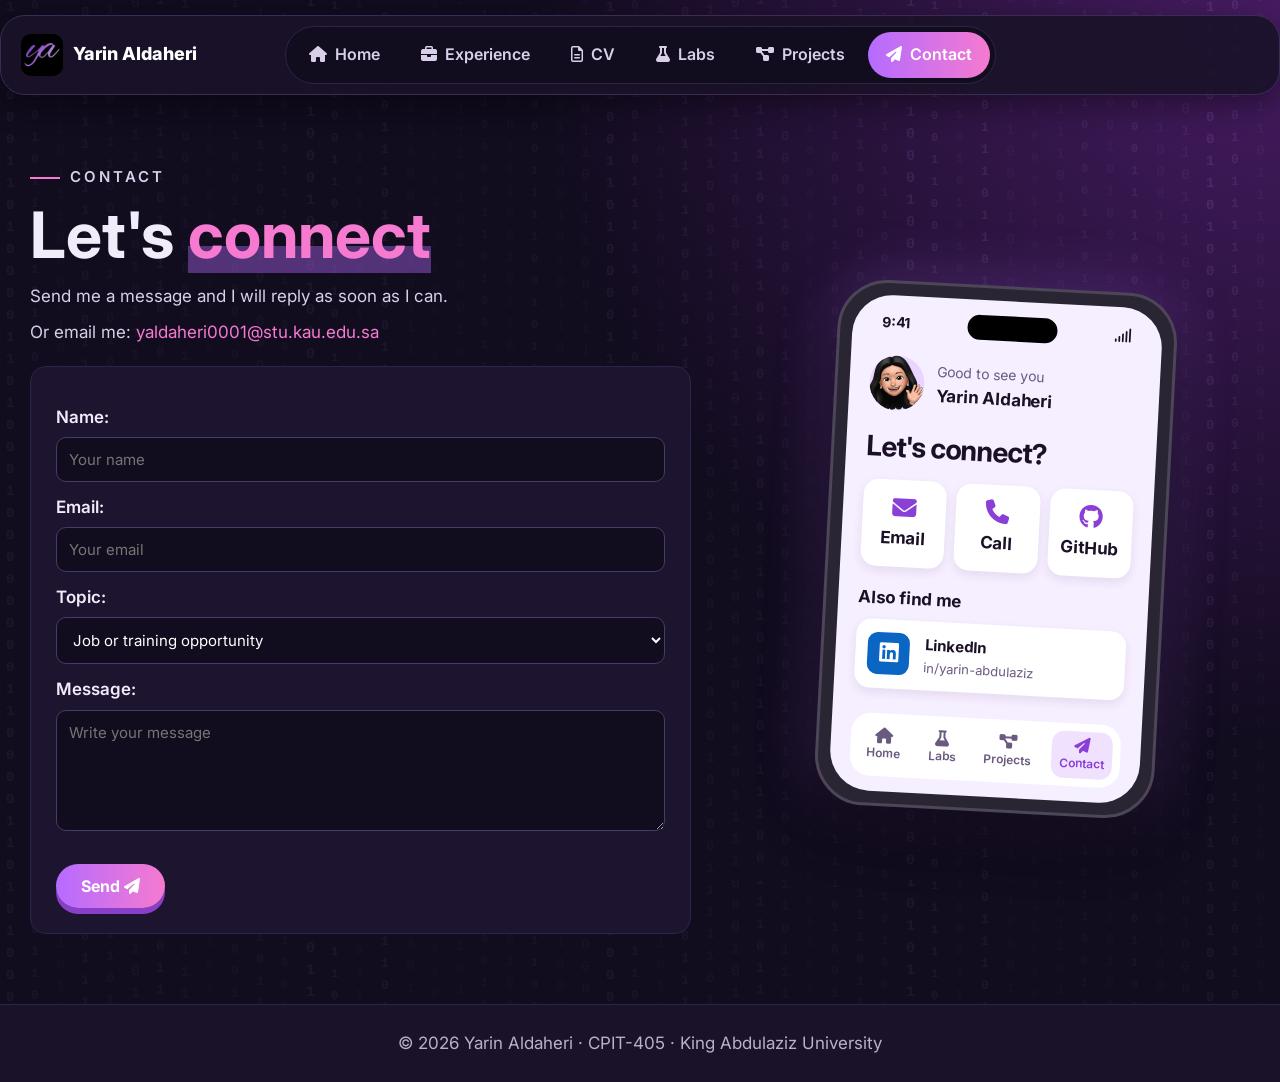
==== contact.html @ 98055e18 "Portfolio assignment 1" ====
<!DOCTYPE html>
<html lang="en">
<head>
  <meta charset="UTF-8">
  <!-- viewport: makes the page fit on phones -->
  <meta name="viewport" content="width=device-width, initial-scale=1.0">
  <meta name="author" content="Yarin Aldaheri">
  <title>Contact | Yarin Aldaheri</title>
  <link rel="icon" href="images/logo.jpg">
  <!-- fonts from Google Fonts (Inter + Gochi Hand) -->
  <link href="https://fonts.googleapis.com/css2?family=Inter:wght@400;600;800&family=Gochi+Hand&display=swap" rel="stylesheet">
  <!-- icons: Font Awesome (the <i> tags in the page) -->
  <link rel="stylesheet" href="https://cdnjs.cloudflare.com/ajax/libs/font-awesome/6.5.2/css/all.min.css">
  <!-- my css file -->
  <link rel="stylesheet" href="style.css">
</head>
<body>

  <!-- header + menu -->
  <header>
    <a href="index.html" class="logo">
      <img src="images/logo.jpg" alt="My logo">
      <span>Yarin Aldaheri</span>
    </a>
    <nav>
      <a href="index.html"><i class="fa-solid fa-house"></i> Home</a>
      <a href="experience.html"><i class="fa-solid fa-briefcase"></i> Experience</a>
      <a href="cv.html"><i class="fa-regular fa-file-lines"></i> CV</a>
      <a href="labs.html"><i class="fa-solid fa-flask"></i> Labs</a>
      <a href="projects.html"><i class="fa-solid fa-diagram-project"></i> Projects</a>
      <a href="contact.html" class="active"><i class="fa-solid fa-paper-plane"></i> Contact</a>
    </nav>
  </header>

  <main>
    <section class="section contact">

      <!-- left side: the form -->
      <div class="contact-form">
        <p class="kicker">Contact</p>
        <h1>Let's <span class="pink">connect</span></h1>
        <p>Send me a message and I will reply as soon as I can.</p>
        <p>Or email me: <a href="mailto:yaldaheri0001@stu.kau.edu.sa">yaldaheri0001@stu.kau.edu.sa</a></p>

        <!-- the form uses FormSubmit to send the message to my email -->
        <form action="https://formsubmit.co/yaldaheri0001@stu.kau.edu.sa" method="POST" class="card">
          <!-- hidden inputs for FormSubmit (email subject + table design) -->
          <input type="hidden" name="_subject" value="New message from my portfolio">
          <input type="hidden" name="_template" value="table">

          <!-- name, email, topic and message -->
          <label for="name">Name:</label>
          <input type="text" id="name" name="name" placeholder="Your name" required>

          <label for="email">Email:</label>
          <input type="email" id="email" name="email" placeholder="Your email" required>

          <label for="topic">Topic:</label>
          <select id="topic" name="topic">
            <option>Job or training opportunity</option>
            <option>Project</option>
            <option>Question</option>
            <option>Other</option>
          </select>

          <label for="message">Message:</label>
          <textarea id="message" name="message" rows="5" placeholder="Write your message" required></textarea>

          <button type="submit" class="btn">Send <i class="fa-solid fa-paper-plane"></i></button>
        </form>
      </div>

      <!-- right side: a phone with my links -->
      <div class="phone">
        <div class="phone-screen">
          <!-- top of the phone -->
          <div class="phone-bar">
            <strong>9:41</strong>
            <span class="notch"></span>
            <i class="fa-solid fa-signal"></i>
          </div>

          <div class="phone-top">
            <img src="images/avatar.png" alt="My memoji">
            <p>Good to see you<br><strong>Yarin Aldaheri</strong></p>
          </div>

          <h2>Let's connect?</h2>

          <!-- 3 buttons -->
          <div class="phone-tiles">
            <a href="mailto:yaldaheri0001@stu.kau.edu.sa"><i class="fa-solid fa-envelope"></i><strong>Email</strong></a>
            <a href="tel:+966533007544"><i class="fa-solid fa-phone"></i><strong>Call</strong></a>
            <a href="https://github.com/Yarinaldaheri" target="_blank"><i class="fa-brands fa-github"></i><strong>GitHub</strong></a>
          </div>

          <p class="phone-small">Also find me</p>
          <a href="https://linkedin.com/in/yarin-abdulaziz" target="_blank" class="phone-link">
            <i class="fa-brands fa-linkedin"></i>
            <span><strong>LinkedIn</strong>in/yarin-abdulaziz</span>
          </a>

          <!-- menu at the bottom of the phone -->
          <div class="phone-menu">
            <a href="index.html"><i class="fa-solid fa-house"></i>Home</a>
            <a href="labs.html"><i class="fa-solid fa-flask"></i>Labs</a>
            <a href="projects.html"><i class="fa-solid fa-diagram-project"></i>Projects</a>
            <a href="contact.html" class="on"><i class="fa-solid fa-paper-plane"></i>Contact</a>
          </div>
        </div>
      </div>

    </section>
  </main>

  <!-- footer -->
  <footer>
    <p>&copy; 2026 Yarin Aldaheri &middot; CPIT-405 &middot; King Abdulaziz University</p>
  </footer>

</body>
</html>
---- style.css ----
/* Yarin Aldaheri - CPIT-405 Portfolio*/
/* ---------- general ---------- */
* {
  margin: 0;
  padding: 0;
  box-sizing: border-box; /* padding stays inside the width */
}

body {
  font-family: "Inter", Arial, sans-serif;
  font-size: 17px;
  background-color: #110c1e;
  /* purple light on top + my 0 and 1 picture */
  background-image: radial-gradient(circle at top right, rgba(80, 30, 110, 0.85), rgba(17, 12, 30, 0.92) 45%), url("images/binary.png");
  background-size: auto, 600px 880px;
  color: #f1ecfa;
  line-height: 1.6;
}

a {
  color: #f57ad0;
  text-decoration: none;
}

a:hover {
  color: #c9a2ff;
}

img {
  max-width: 100%;
}

h1,
h2,
h3 {
  line-height: 1.2;
}

.pink {
  color: #f57ad0;
}


/* ---------- header and menu ---------- */
/* 3 columns: logo on the left, menu in the middle */
header {
  position: sticky;
  top: 15px;
  z-index: 10; /* stay on top */
  display: grid;
  grid-template-columns: 1fr auto 1fr;
  align-items: center;
  max-width: 1350px;
  margin: 15px auto 0;
  padding: 10px 20px;
  border-radius: 25px;
  background-color: rgba(26, 18, 41, 0.9);
  border: 1px solid #3a2c55;
  box-shadow: 0 10px 30px rgba(0, 0, 0, 0.4); /* shadow */
}

.logo {
  display: flex;
  align-items: center;
  gap: 10px; /* space between items */
  color: #ffffff;
  font-weight: 800;
  font-size: 18px;
}

.logo img {
  width: 42px;
  height: 42px;
  border-radius: 10px;
}

nav {
  padding: 5px;
  border-radius: 30px;
  background-color: #120c1f;
  border: 1px solid #2f2445;
}

nav a {
  display: inline-block;
  padding: 10px 18px;
  border-radius: 25px;
  color: #d9cfe8;
  font-size: 16px;
  font-weight: 600;
  transition: background-color 0.3s, color 0.3s;
}

nav a:hover {
  background-color: #2f2445;
  color: #ffffff;
}

/* the page I am on */
nav a.active {
  background: linear-gradient(90deg, #b56bff, #f57ad0); /* two colors mixed */
  color: #ffffff;
}

nav i {
  margin-right: 4px;
}


/* ---------- buttons ---------- */
.btn {
  display: inline-block;
  margin-top: 25px;
  margin-right: 12px;
  padding: 12px 25px;
  border: none;
  border-radius: 25px;
  background: linear-gradient(90deg, #b56bff, #f57ad0);
  color: #ffffff;
  font-family: inherit;
  font-size: 16px;
  font-weight: 700;
  cursor: pointer;
  box-shadow: 0 6px 0 #8a3fc9;
  transition: transform 0.3s, box-shadow 0.3s;
}

/* the button goes down like a keyboard key */
.btn:hover {
  color: #ffffff;
  transform: translateY(4px);
  box-shadow: 0 2px 0 #8a3fc9;
}

/* button with only a border */
.btn-outline {
  background: #1d1530;
  border: 2px solid #f57ad0;
}

.btn-small {
  padding: 8px 18px;
  font-size: 14px;
}


/* ---------- sections and cards ---------- */
.section {
  max-width: 1280px;
  margin: 0 auto;
  padding: 70px 30px;
}

.section h2 {
  margin-bottom: 28px;
  font-size: 42px;
  letter-spacing: -1px;
}

/* small title above the big titles */
.kicker {
  margin-bottom: 10px;
  color: #c9a2ff;
  font-size: 15px;
  font-weight: 600;
  letter-spacing: 3px; /* space between letters */
  text-transform: uppercase; /* capital letters */
}

.kicker::before {
  content: "";
  display: inline-block;
  width: 30px;
  height: 2px;
  margin-right: 10px;
  vertical-align: middle;
  background-color: #f57ad0;
}

/* a little star after the big titles */
.section > h2::after,
.page-title h1::after {
  content: " ✦";
  color: #f57ad0;
  font-size: 0.5em;
  vertical-align: super;
}

/* pink words in titles look like a highlighter */
h1 .pink,
h2 .pink {
  background: linear-gradient(transparent 65%, rgba(181, 107, 255, 0.4) 65%);
}

.card {
  padding: 25px;
  border-radius: 16px;
  background-color: #1d1530;
  border: 1px solid #2f2445;
  transition: transform 0.3s, border-color 0.3s;
}

.card:hover {
  transform: translateY(-5px);
  border-color: #f57ad0;
}

.card h3 {
  margin-bottom: 10px;
}

.card p {
  color: #d9cfe8;
}

/* title at the top of every page (not home) */
.page-title {
  padding: 65px 20px 10px;
  text-align: center;
}

.page-title h1 {
  font-size: 56px;
  letter-spacing: -2px;
}

.page-title p {
  color: #d9cfe8;
  font-size: 19px;
}

/* small tags like HTML, CSS ... */
.tags {
  list-style: none; /* no dots */
  display: flex;
  flex-wrap: wrap; /* go to a new line if no space */
  gap: 8px;
  margin-top: 12px;
}

.tags li {
  padding: 4px 12px;
  border-radius: 15px;
  background-color: #2f2445;
  color: #e3c9ff;
  font-size: 13px;
}


/* ---------- home: hero ---------- */
.hero {
  display: flex;
  align-items: center;
  gap: 35px;
  max-width: 1400px;
  margin: 0 auto;
  padding: 55px 40px;
}

.hero-text {
  flex: 1;
}

.hero-img {
  flex: 1.2;
}

.badge {
  display: inline-block;
  margin: 0 8px 15px 0;
  padding: 10px 20px;
  border-radius: 25px;
  border: 1px solid #4a3a66;
  background-color: #1d1530;
  font-size: 17px;
}

/* green "open to opportunities" badge */
.open {
  border-color: #3f8f66;
  color: #b9f5d3;
}

.dot {
  display: inline-block;
  width: 9px;
  height: 9px;
  margin-right: 5px;
  border-radius: 50%;
  background-color: #6be3a2;
  animation: pulse 1.5s infinite;
}

@keyframes pulse {
  0% {
    box-shadow: 0 0 0 0 rgba(107, 227, 162, 0.7);
  }
  100% {
    box-shadow: 0 0 0 10px rgba(107, 227, 162, 0);
  }
}

.hero h1 {
  margin-bottom: 15px;
  font-size: 64px;
  letter-spacing: -2px;
}

.subtitle {
  margin-bottom: 20px;
  color: #c9a2ff;
  font-size: 20px;
  font-weight: 600;
}

/* the subtitle is typed letter by letter */
.subtitle span {
  display: inline-block;
  overflow: hidden;
  white-space: nowrap;
  line-height: 1.1; /* makes the pink line shorter */
  border-right: 3px solid #f57ad0;
  animation: typing 3s steps(50); /* looks like typing */
}

/* max-width stops at the end of the text */
@keyframes typing {
  from {
    max-width: 0;
  }
  to {
    max-width: 100%;
  }
}

.hero-text p {
  color: #e6def3;
  font-size: 18px;
  line-height: 1.7;
}

/* the desk picture moves up and down slowly */
.hero-img img {
  animation: float 5s ease-in-out infinite;
}

@keyframes float {
  0% {
    transform: translateY(0);
  }
  50% {
    transform: translateY(-15px);
  }
  100% {
    transform: translateY(0);
  }
}


/* ---------- home: about me (notebook) ---------- */
.about {
  display: grid;
  grid-template-columns: 2fr 1fr;
  gap: 30px;
  align-items: start;
}

/* notebook page with lines */
.notebook {
  padding: 30px 30px 30px 60px;
  border-radius: 6px;
  background-color: #fffdf7;
  background-image: linear-gradient(90deg, transparent 40px, #f9a8d4 40px, #f9a8d4 42px, transparent 42px), repeating-linear-gradient(#fffdf7 0px, #fffdf7 31px, #c7d2fe 32px);
  color: #2a1840;
  line-height: 32px;
  box-shadow: 0 15px 30px rgba(0, 0, 0, 0.5);
}

.notebook h3 {
  font-family: "Gochi Hand", cursive;
  font-size: 30px;
  color: #b0137d;
}

.highlight {
  background-color: #fbcfe8;
}

/* yellow sticky notes */
.sticky {
  margin-bottom: 25px;
  padding: 20px;
  background-color: #fff59a;
  color: #4a3a10;
  font-family: "Gochi Hand", cursive;
  font-size: 20px;
  transform: rotate(3deg);
  box-shadow: 0 10px 20px rgba(0, 0, 0, 0.4);
  transition: transform 0.3s;
}

.sticky:hover {
  transform: rotate(0deg);
}

.sticky ul {
  padding-left: 20px;
}

.pink-note {
  background-color: #fbcfe8;
  color: #6b1048;
  transform: rotate(-3deg);
}

/* ---------- home: experience ---------- */
.exp {
  display: grid;
  grid-template-columns: 1fr 1.3fr;
  gap: 40px;
  align-items: center;
}

/* photo with a white frame like a polaroid */
.polaroid {
  display: block;
  max-width: 400px;
  margin: 0 auto;
  padding: 12px 12px 0;
  background-color: #ffffff;
  border-radius: 4px;
  transform: rotate(-3deg);
  transition: transform 0.3s;
}

.polaroid:hover {
  transform: rotate(0deg) scale(1.03);
}

.polaroid img {
  display: block;
}

.polaroid span {
  display: block;
  padding: 12px 0;
  text-align: center;
  font-family: "Gochi Hand", cursive;
  font-size: 22px;
  color: #6a32e8;
}

.company {
  display: flex;
  align-items: center;
  gap: 15px;
  margin-bottom: 15px;
}

.company img {
  width: 100px;
  padding: 8px;
  border-radius: 10px;
  background-color: #1d2a55;
}

.company p {
  color: #c9a2ff;
  font-size: 14px;
}

.exp h4 {
  margin: 20px 0 10px;
  color: #f57ad0;
}

.work-list {
  padding-left: 20px;
}

.work-list li {
  margin-bottom: 8px;
  color: #d9cfe8;
}


/* ---------- home: tools ---------- */
.tools-title {
  margin: 25px 0 12px;
  color: #c9a2ff;
}

.tools {
  list-style: none;
  display: flex;
  flex-wrap: wrap;
  gap: 12px;
}

.tools li {
  padding: 14px 22px;
  font-size: 17px;
  border-radius: 12px;
  background-color: #1d1530;
  border: 1px solid #2f2445;
  transition: border-color 0.3s;
}

.tools li:hover {
  border-color: #f57ad0;
}

.tools i {
  margin-right: 8px;
  font-size: 28px;
  vertical-align: middle;
}


/* ---------- folder cards (soft skills + labs) ---------- */
.folders {
  display: grid;
  grid-template-columns: 1fr 1fr 1fr 1fr;
  gap: 20px;
}

.folder-card {
  padding: 25px 20px;
  border-radius: 16px;
  background-color: #1d1530;
  border: 1px solid #2f2445;
  text-align: center;
  transition: transform 0.3s, border-color 0.3s;
}

.folder-card:hover {
  transform: translateY(-5px);
  border-color: #f57ad0;
}

.folder-card p {
  color: #d9cfe8;
  font-size: 15px;
}

/* folder picture with an icon or number on it */
.folder {
  position: relative;
  width: 160px;
  margin: 0 auto 15px;
  transition: transform 0.3s;
}

.folder img {
  display: block;
}

.folder span {
  position: absolute;
  left: 0;
  right: 0;
  bottom: 22%;
  text-align: center;
  color: #ffffff;
  font-size: 34px;
  font-weight: 800;
}

.folder-card:hover .folder {
  transform: rotate(-4deg);
}


/* ---------- home: projects ---------- */
.projects-list .project-row h3 {
  font-size: 26px;
}

.more-link {
  display: inline-block;
  margin-top: 12px;
  font-weight: 700;
  border-bottom: 2px solid #f57ad0;
}

/* ---------- home: certificates on a string ---------- */
.cert-line {
  position: relative;
  display: flex;
  justify-content: space-between;
  gap: 20px;
  padding-top: 40px;
  border-top: 2px solid #f57ad0;
}

.cert-line a {
  position: relative;
  flex: 1;
  padding: 8px 8px 0;
  background-color: #ffffff;
  border-radius: 4px;
  transition: transform 0.3s;
}

/* the clip */
.cert-line a::before {
  content: "";
  position: absolute;
  top: -50px;
  left: 50%;
  width: 14px;
  height: 36px;
  margin-left: -7px;
  border-radius: 6px;
  background-color: #b56bff;
}

.cert-line a:nth-child(odd) {
  transform: rotate(-3deg);
}

.cert-line a:nth-child(even) {
  transform: rotate(3deg);
}

.cert-line a:hover {
  transform: rotate(0deg) scale(1.08);
}

.cert-line span {
  display: block;
  padding: 10px 0;
  text-align: center;
  color: #7a6a92;
  font-size: 13px;
}

.cert-line strong {
  display: block;
  color: #6a32e8;
  font-size: 16px;
}


/* ---------- home: contact box ---------- */
.contact-box {
  display: grid;
  grid-template-columns: 1fr 1.1fr;
  gap: 40px;
  align-items: center;
  padding: 50px;
  border-radius: 25px;
  background: linear-gradient(135deg, #3b1a52, #1d1530);
  border: 1px solid #4a3a66;
}

.contact-box h2 {
  margin-bottom: 15px;
}

.contact-box p {
  color: #e6def3;
}

.contact-box .open {
  display: table;
  margin-top: 20px;
  color: #b9f5d3;
}

/* the list with my info */
.info-card {
  list-style: none;
  padding: 10px 20px;
  border-radius: 20px;
  background-color: #120c1f;
  border: 1px solid #4a3a66;
}

.info-card li {
  display: flex;
  justify-content: space-between;
  gap: 15px;
  padding: 12px 0;
  border-bottom: 1px solid #2f2445;
  font-weight: 600;
  transition: padding-left 0.3s;
}

.info-card li:last-child {
  border-bottom: none;
}

.info-card li:hover {
  padding-left: 8px;
}

.info-card span {
  color: #b9b0cc;
  font-weight: 400;
}

.info-card i {
  width: 22px;
  color: #f57ad0;
}


/* ---------- experience page ---------- */

/* my training info like a boarding pass */
.ticket {
  display: flex;
  max-width: 850px;
  margin: 0 auto;
  border-radius: 20px;
  background-color: #fdf8ff;
  color: #2a1840;
  transform: rotate(-1deg);
  box-shadow: 0 20px 40px rgba(245, 122, 208, 0.25);
}

.ticket-main {
  flex: 3;
  padding: 25px 30px;
}

.ticket-top {
  display: flex;
  justify-content: space-between;
  align-items: center;
  padding-bottom: 12px;
  border-bottom: 2px dashed #e4d4f5;
}

.ticket-top img {
  width: 90px;
  padding: 5px;
  border-radius: 8px;
  background-color: #1d2a55;
}

.ticket-top p {
  color: #8a3fd6;
  font-weight: 800;
  letter-spacing: 2px;
  text-transform: uppercase;
  font-size: 13px;
}

.route {
  display: flex;
  justify-content: space-between;
  align-items: center;
  margin: 20px 0;
}

.route p {
  color: #7a6a92;
  font-size: 13px;
}

.route p:last-child {
  text-align: right;
}

.route strong {
  display: block;
  color: #6a32e8;
  font-size: 44px;
  line-height: 1;
}

.ticket-info {
  list-style: none;
  display: grid;
  grid-template-columns: 1fr 1fr 1fr 1fr;
  gap: 10px;
  font-weight: 800;
}

.ticket-info span {
  display: block;
  color: #a08cb8;
  font-size: 12px;
  font-weight: 600;
  text-transform: uppercase;
}

/* the right part of the ticket */
.ticket-side {
  flex: 1;
  padding: 25px;
  border-left: 3px dashed #e4d4f5;
  border-radius: 0 20px 20px 0;
  background: linear-gradient(160deg, #b56bff, #f57ad0);
  color: #ffffff;
  text-transform: uppercase;
}

.ticket-side strong {
  font-size: 40px;
}

/* week cards */
.weeks {
  display: grid;
  grid-template-columns: 1fr 1fr 1fr;
  gap: 20px;
}

.week-num {
  display: inline-block;
  margin-bottom: 10px;
  padding: 3px 12px;
  border-radius: 12px;
  background-color: #f57ad0;
  color: #1a1229;
  font-size: 13px;
  font-weight: 800;
}

.main-project {
  display: grid;
  grid-template-columns: 1.3fr 1fr;
  gap: 30px;
  align-items: center;
}

.main-project img {
  display: block;
  border-radius: 10px;
}

.label {
  display: inline-block;
  margin-bottom: 8px;
  padding: 3px 12px;
  border-radius: 12px;
  background-color: #b56bff;
  font-size: 13px;
  font-weight: 600;
}

.small-projects {
  display: grid;
  grid-template-columns: 1fr 1fr 1fr;
  gap: 20px;
  margin-top: 20px;
}

.two-cols {
  display: grid;
  grid-template-columns: 1fr 1fr;
  gap: 20px;
}

/* yellow sticky note */
.note {
  max-width: 600px;
  margin: 0 auto;
  padding: 25px;
  background-color: #fff59a;
  color: #4a3a10;
  transform: rotate(-2deg);
  box-shadow: 0 10px 20px rgba(0, 0, 0, 0.4);
}

.note h3 {
  font-family: "Gochi Hand", cursive;
  font-size: 28px;
  color: #b0137d;
}


/* luggage tags */
.bag-tags {
  list-style: none;
  display: flex;
  flex-wrap: wrap;
  gap: 10px;
  margin-top: 15px;
}

.bag-tags li {
  padding: 8px 14px;
  border-radius: 4px 12px 12px 4px;
  background-color: #fdf8ff;
  color: #4a2a75;
  font-weight: 700;
  font-size: 15px;
  transition: transform 0.3s;
}

.bag-tags li:nth-child(odd) {
  transform: rotate(-2deg);
}

.bag-tags li:nth-child(even) {
  transform: rotate(2deg);
}

.bag-tags li:hover {
  transform: scale(1.1);
}

.two-cols h3 i {
  color: #f57ad0;
}

.challenges {
  display: grid;
  grid-template-columns: 1fr 1fr 1fr 1fr;
  gap: 20px;
}

.challenges h3 {
  color: #f9b6e4;
}

.card .solution {
  margin-top: 12px;
  padding: 12px;
  border-radius: 10px;
  border-left: 3px solid #6be3a2;
  background-color: rgba(107, 227, 162, 0.1);
  color: #c9f5dc;
}


/* ---------- "next page" button at the end of the pages ---------- */
.next-page {
  display: table;
  margin: 45px auto 0;
  padding: 12px 30px;
  border-radius: 20px;
  background: linear-gradient(135deg, #b56bff, #f57ad0);
  color: #ffffff;
  font-size: 19px;
  font-weight: 800;
  text-align: center;
  box-shadow: 0 6px 0 #8a3fc9;
  transition: transform 0.3s, box-shadow 0.3s;
}

.next-page span {
  display: block;
  font-size: 12px;
  letter-spacing: 3px;
  text-transform: uppercase;
}

.next-page:hover {
  color: #ffffff;
  transform: translateY(4px);
  box-shadow: 0 2px 0 #8a3fc9;
}


/* ---------- cv page ---------- */
.cv {
  position: relative;
  border-radius: 16px;
  background-color: #ffffff;
  color: #2a1840;
  transform: rotate(-0.5deg);
}

/* pieces of tape on the paper */
.tape {
  position: absolute;
  top: -12px;
  width: 110px;
  height: 28px;
  background-color: rgba(249, 168, 212, 0.8);
}

.tape.left {
  left: 40px;
  transform: rotate(-6deg);
}

.tape.right {
  right: 40px;
  transform: rotate(6deg);
}

.cv-top {
  padding: 30px;
  border-radius: 16px 16px 0 0;
  background: linear-gradient(90deg, #6a32e8, #f57ad0);
  color: #ffffff;
}

.cv-top h2 {
  margin-bottom: 5px;
  font-size: 32px;
}

.cv-body {
  display: grid;
  grid-template-columns: 1fr 2fr;
}

.cv-side {
  padding: 30px;
  border-radius: 0 0 0 16px;
  background-color: #f6efff;
}

.cv-main {
  padding: 30px;
}

.cv h3 {
  margin: 20px 0 8px;
  padding-bottom: 5px;
  border-bottom: 2px solid #f57ad0;
  color: #6a32e8;
  font-size: 18px;
  text-transform: uppercase;
}

.cv h3:first-child {
  margin-top: 0;
}

.cv ul {
  padding-left: 18px;
}

.cv-side ul {
  list-style: none;
  padding-left: 0;
}

.cv li {
  margin-bottom: 6px;
}

.cv a {
  color: #6a32e8;
  word-break: break-all;
}

.cert-grid {
  display: grid;
  grid-template-columns: 1fr 1fr 1fr;
  gap: 20px;
}

.cert img {
  display: block;
  margin-bottom: 12px;
  border-radius: 8px;
}

.cert-from {
  margin-bottom: 8px;
  font-size: 14px;
  font-weight: 600;
}

.card .cert-from {
  color: #f57ad0;
}


/* ---------- labs page ---------- */
.lab {
  text-align: left;
}

.lab .folder {
  margin-bottom: 15px;
}

.lab-type {
  font-size: 13px;
  font-weight: 800;
  letter-spacing: 2px;
  text-transform: uppercase;
}

.folder-card .lab-type {
  color: #c9a2ff;
}

.lab h3 a {
  color: #ffffff;
}

.lab h3 a:hover {
  color: #f57ad0;
}

.code-link {
  font-weight: 600;
  text-decoration: underline;
}


/* ---------- projects page ---------- */
.project-row {
  display: grid;
  grid-template-columns: 1fr 1.2fr;
  gap: 30px;
  align-items: center;
  margin-bottom: 30px;
}

.project-row img {
  display: block;
  border-radius: 10px;
}

.project-row h2 {
  margin-bottom: 5px;
  font-size: 26px;
}

.project-sub {
  margin-bottom: 10px;
  font-weight: 600;
}

.card .project-sub {
  color: #c9a2ff;
}

.project-row ul {
  margin: 10px 0 0 20px;
  color: #d9cfe8;
}

.project-row .tags {
  margin-left: 0;
}


/* ---------- contact page ---------- */
.contact {
  display: grid;
  grid-template-columns: 1.3fr 1fr;
  gap: 50px;
  align-items: center;
}

.contact h1 {
  margin-bottom: 10px;
  font-size: 64px;
}

.contact-form > p {
  margin-bottom: 8px;
  color: #d9cfe8;
}

form {
  margin-top: 20px;
}

form label {
  display: block;
  margin: 12px 0 6px;
  font-weight: 600;
}

form input,
form select,
form textarea {
  width: 100%;
  padding: 12px;
  border-radius: 10px;
  border: 1px solid #4a3a66;
  background-color: #110c1e;
  color: #ffffff;
  font-family: inherit;
  font-size: 15px;
}

form input:focus,
form select:focus,
form textarea:focus {
  border-color: #f57ad0;
  outline: none; /* remove the blue line of the browser */
}

/* the phone on the right */
.phone {
  width: 340px;
  margin: 0 auto;
  padding: 12px;
  border-radius: 50px;
  background-color: #2a2533;
  border: 3px solid #4d4558;
  transform: rotate(3deg);
  box-shadow: 0 25px 50px rgba(0, 0, 0, 0.6), 0 0 60px rgba(181, 107, 255, 0.3);
  transition: transform 0.4s;
}

.phone:hover {
  transform: rotate(0deg);
}

.phone-screen {
  padding: 15px 20px 15px;
  border-radius: 40px;
  background-color: #f6efff;
  color: #1b1026;
}

.phone-bar {
  display: flex;
  justify-content: space-between;
  align-items: center;
  margin-bottom: 20px;
  padding: 0 10px;
  font-size: 14px;
}

/* the black part on top of the phone */
.notch {
  width: 90px;
  height: 25px;
  border-radius: 15px;
  background-color: #000000;
}

.phone-top {
  display: flex;
  align-items: center;
  gap: 12px;
  margin-bottom: 20px;
}

.phone-top img {
  width: 55px;
  height: 55px;
  border-radius: 50%;
  background-color: #e9d5ff;
}

.phone-top p {
  color: #6b5a80;
  font-size: 14px;
}

.phone-top strong {
  color: #1b1026;
  font-size: 17px;
}

.phone h2 {
  margin-bottom: 15px;
  font-size: 28px;
}

.phone-tiles {
  display: grid;
  grid-template-columns: 1fr 1fr 1fr;
  gap: 10px;
}

.phone-tiles a {
  padding: 15px 5px;
  border-radius: 15px;
  background-color: #ffffff;
  color: #1b1026;
  text-align: center;
  box-shadow: 0 4px 10px rgba(80, 40, 120, 0.1);
  transition: transform 0.3s;
}

.phone-tiles a:hover {
  color: #1b1026;
  transform: translateY(-4px);
}

.phone-tiles i {
  display: block;
  margin-bottom: 6px;
  color: #8a3fd6;
  font-size: 24px;
}

.phone-small {
  margin: 18px 0 8px;
  font-weight: 700;
}

.phone-link {
  display: flex;
  align-items: center;
  gap: 15px;
  padding: 12px;
  border-radius: 15px;
  background-color: #ffffff;
  color: #1b1026;
  box-shadow: 0 4px 10px rgba(80, 40, 120, 0.1);
}

.phone-link:hover {
  color: #1b1026;
}

.phone-link i {
  width: 42px;
  height: 42px;
  padding-top: 9px;
  border-radius: 10px;
  background-color: #0a66c2;
  color: #ffffff;
  font-size: 22px;
  text-align: center;
}

.phone-link span {
  font-size: 13px;
  color: #6b5a80;
}

.phone-link strong {
  display: block;
  color: #1b1026;
  font-size: 15px;
}

/* menu at the bottom of the phone */
.phone-menu {
  display: flex;
  justify-content: space-between;
  margin-top: 25px;
  padding: 8px;
  border-radius: 20px;
  background-color: #ffffff;
}

.phone-menu a {
  padding: 6px 8px;
  border-radius: 12px;
  color: #6b5a80;
  font-size: 12px;
  font-weight: 600;
  text-align: center;
}

.phone-menu i {
  display: block;
  font-size: 16px;
}

.phone-menu a.on {
  background-color: #f0e2ff;
  color: #8a3fd6;
}

/* ---------- footer ---------- */
footer {
  padding: 25px;
  text-align: center;
  background-color: #1a1229;
  border-top: 1px solid #2f2445;
  color: #b9b0cc;
}


/* ---------- tablet ---------- */
/* @media changes the design on small screens (responsive) */
@media (max-width: 1100px) {
  header {
    grid-template-columns: 1fr;
    justify-items: center;
    gap: 10px;
  }

  nav {
    text-align: center;
  }
}

/* smaller tablets */
@media (max-width: 900px) {
  header {
    position: static;
    grid-template-columns: 1fr;
    justify-items: center;
    gap: 10px;
    margin: 10px;
  }

  nav {
    border-radius: 20px;
    text-align: center;
  }

  .hero h1 {
    font-size: 50px;
  }

  .section {
    padding: 55px 24px;
  }

  nav a {
    margin: 3px;
  }

  .hero {
    flex-direction: column;
    text-align: center;
  }

  .about,
  .contact-box,
  .exp,
  .main-project,
  .project-row,
  .contact,
  .cv-body {
    grid-template-columns: 1fr;
  }

  .folders,
  .weeks,
  .cert-grid,
  .small-projects,
  .challenges {
    grid-template-columns: 1fr 1fr;
  }

  .cert-line {
    flex-wrap: wrap;
    border-top: none;
  }

  .cert-line a {
    flex: 1 1 40%;
  }

  .cert-line a::before {
    display: none;
  }

  .ticket {
    flex-direction: column;
    transform: none;
  }

  .ticket-side {
    border-left: none;
    border-top: 3px dashed #e4d4f5;
    border-radius: 0 0 20px 20px;
  }

  .ticket-info {
    grid-template-columns: 1fr 1fr;
  }

  .contact-box {
    padding: 30px 20px;
  }

  .info-card li {
    flex-direction: column;
    gap: 2px;
  }
}


/* ---------- phone ---------- */
@media (max-width: 600px) {
  .hero h1 {
    font-size: 36px;
  }

  .page-title h1,
  .contact h1 {
    font-size: 36px;
  }

  .section h2 {
    font-size: 32px;
  }

  .hero {
    padding: 35px 18px;
  }

  .section {
    padding: 45px 18px;
  }

  .page-title {
    padding-top: 45px;
  }

  .ticket-main,
  .ticket-side {
    padding: 20px;
  }

  .folders,
  .weeks,
  .cert-grid,
  .small-projects,
  .two-cols,
  .challenges {
    grid-template-columns: 1fr;
  }

  .phone {
    width: 100%;
    transform: none;
  }

  .subtitle span {
    white-space: normal;
    border-right: none;
    animation: none;
  }

  .route strong {
    font-size: 32px;
  }
}
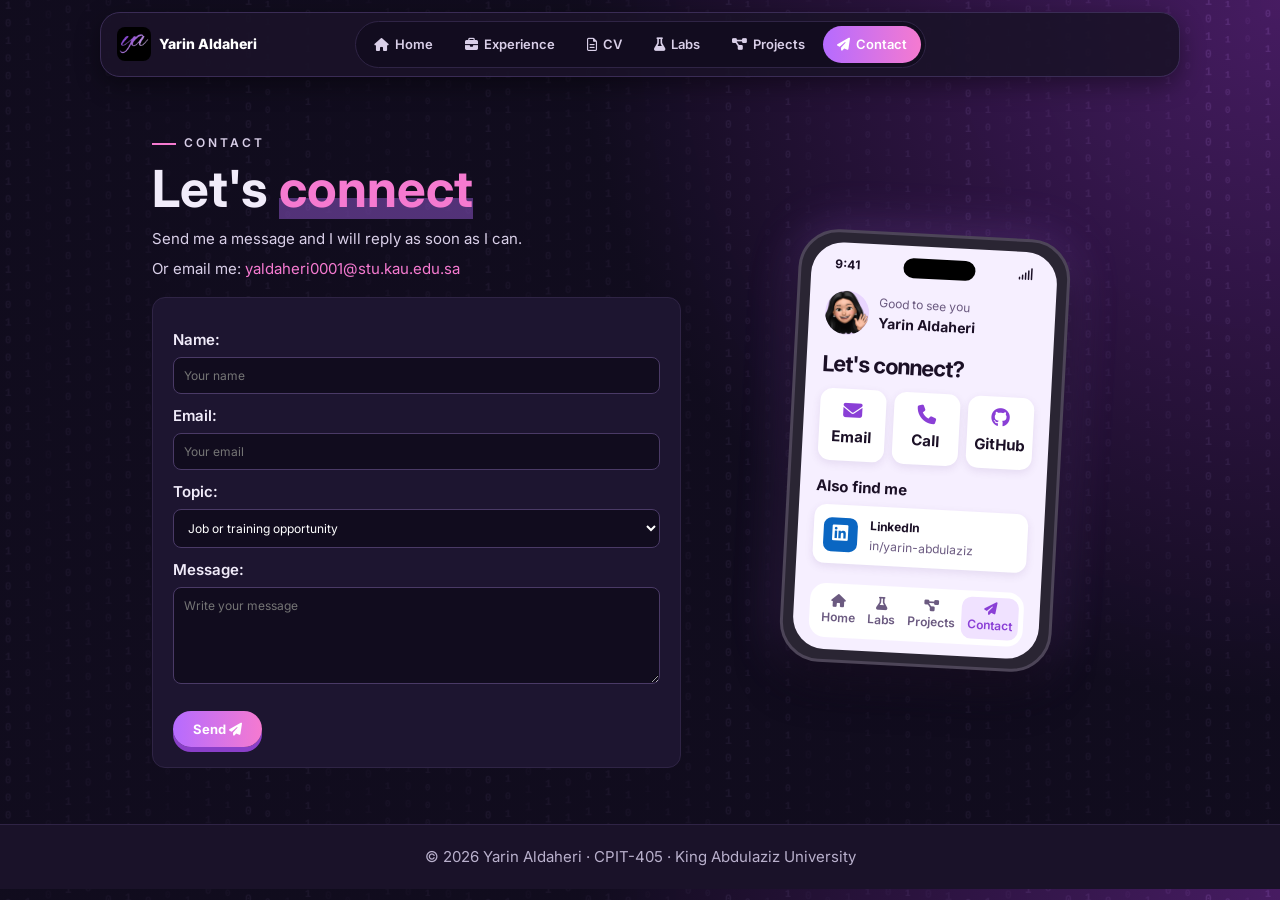
==== commit 3ad5fb55: "Portfolio Assignment 1" ====
--- a/contact.html
+++ b/contact.html
@@ -22,6 +22,9 @@
       <img src="images/logo.jpg" alt="My logo">
       <span>Yarin Aldaheri</span>
     </a>
+    <!-- menu button for phones (checkbox + label trick) -->
+    <input type="checkbox" id="menu-btn">
+    <label for="menu-btn" class="menu-icon"><i class="fa-solid fa-bars"></i></label>
     <nav>
       <a href="index.html"><i class="fa-solid fa-house"></i> Home</a>
       <a href="experience.html"><i class="fa-solid fa-briefcase"></i> Experience</a>
@@ -47,7 +50,8 @@
           <!-- hidden inputs for FormSubmit (email subject + table design) -->
           <input type="hidden" name="_subject" value="New message from my portfolio">
           <input type="hidden" name="_template" value="table">
-
+          <!-- after sending, go back to my contact page -->
+          <input type="hidden" name="_next" value="https://yarinaldaheri.github.io/YarinAldaheri-portfolio/contact.html">
           <!-- name, email, topic and message -->
           <label for="name">Name:</label>
           <input type="text" id="name" name="name" placeholder="Your name" required>
--- a/style.css
+++ b/style.css
@@ -8,11 +8,11 @@
 
 body {
   font-family: "Inter", Arial, sans-serif;
-  font-size: 17px;
+  font-size: 15px;
   background-color: #110c1e;
   /* purple light on top + my 0 and 1 picture */
   background-image: radial-gradient(circle at top right, rgba(80, 30, 110, 0.85), rgba(17, 12, 30, 0.92) 45%), url("images/binary.png");
-  background-size: auto, 600px 880px;
+  background-size: auto, 480px 704px;
   color: #f1ecfa;
   line-height: 1.6;
 }
@@ -45,48 +45,54 @@
 /* 3 columns: logo on the left, menu in the middle */
 header {
   position: sticky;
-  top: 15px;
+  top: 12px;
   z-index: 10; /* stay on top */
   display: grid;
   grid-template-columns: 1fr auto 1fr;
   align-items: center;
-  max-width: 1350px;
-  margin: 15px auto 0;
-  padding: 10px 20px;
-  border-radius: 25px;
+  max-width: 1080px;
+  margin: 12px auto 0;
+  padding: 8px 16px;
+  border-radius: 20px;
   background-color: rgba(26, 18, 41, 0.9);
   border: 1px solid #3a2c55;
-  box-shadow: 0 10px 30px rgba(0, 0, 0, 0.4); /* shadow */
+  box-shadow: 0 8px 24px rgba(0, 0, 0, 0.4); /* shadow */
 }
 
 .logo {
   display: flex;
   align-items: center;
-  gap: 10px; /* space between items */
+  gap: 8px; /* space between items */
   color: #ffffff;
   font-weight: 800;
-  font-size: 18px;
+  font-size: 14px;
 }
 
 .logo img {
-  width: 42px;
-  height: 42px;
-  border-radius: 10px;
+  width: 34px;
+  height: 34px;
+  border-radius: 8px;
+}
+
+/* the menu button only shows on phones */
+#menu-btn,
+.menu-icon {
+  display: none;
 }
 
 nav {
-  padding: 5px;
-  border-radius: 30px;
+  padding: 4px;
+  border-radius: 24px;
   background-color: #120c1f;
   border: 1px solid #2f2445;
 }
 
 nav a {
   display: inline-block;
-  padding: 10px 18px;
-  border-radius: 25px;
+  padding: 8px 14px;
+  border-radius: 20px;
   color: #d9cfe8;
-  font-size: 16px;
+  font-size: 13px;
   font-weight: 600;
   transition: background-color 0.3s, color 0.3s;
 }
@@ -103,32 +109,32 @@
 }
 
 nav i {
-  margin-right: 4px;
+  margin-right: 3px;
 }
 
 
 /* ---------- buttons ---------- */
 .btn {
   display: inline-block;
-  margin-top: 25px;
-  margin-right: 12px;
-  padding: 12px 25px;
+  margin-top: 20px;
+  margin-right: 10px;
+  padding: 10px 20px;
   border: none;
-  border-radius: 25px;
+  border-radius: 20px;
   background: linear-gradient(90deg, #b56bff, #f57ad0);
   color: #ffffff;
   font-family: inherit;
-  font-size: 16px;
+  font-size: 13px;
   font-weight: 700;
   cursor: pointer;
-  box-shadow: 0 6px 0 #8a3fc9;
+  box-shadow: 0 5px 0 #8a3fc9;
   transition: transform 0.3s, box-shadow 0.3s;
 }
 
 /* the button goes down like a keyboard key */
 .btn:hover {
   color: #ffffff;
-  transform: translateY(4px);
+  transform: translateY(3px);
   box-shadow: 0 2px 0 #8a3fc9;
 }
 
@@ -139,29 +145,29 @@
 }
 
 .btn-small {
-  padding: 8px 18px;
-  font-size: 14px;
+  padding: 6px 14px;
+  font-size: 12px;
 }
 
 
 /* ---------- sections and cards ---------- */
 .section {
-  max-width: 1280px;
+  max-width: 1024px;
   margin: 0 auto;
-  padding: 70px 30px;
+  padding: 56px 24px;
 }
 
 .section h2 {
-  margin-bottom: 28px;
-  font-size: 42px;
+  margin-bottom: 22px;
+  font-size: 34px;
   letter-spacing: -1px;
 }
 
 /* small title above the big titles */
 .kicker {
-  margin-bottom: 10px;
+  margin-bottom: 8px;
   color: #c9a2ff;
-  font-size: 15px;
+  font-size: 12px;
   font-weight: 600;
   letter-spacing: 3px; /* space between letters */
   text-transform: uppercase; /* capital letters */
@@ -170,9 +176,9 @@
 .kicker::before {
   content: "";
   display: inline-block;
-  width: 30px;
+  width: 24px;
   height: 2px;
-  margin-right: 10px;
+  margin-right: 8px;
   vertical-align: middle;
   background-color: #f57ad0;
 }
@@ -193,20 +199,20 @@
 }
 
 .card {
-  padding: 25px;
-  border-radius: 16px;
+  padding: 20px;
+  border-radius: 13px;
   background-color: #1d1530;
   border: 1px solid #2f2445;
   transition: transform 0.3s, border-color 0.3s;
 }
 
 .card:hover {
-  transform: translateY(-5px);
+  transform: translateY(-4px);
   border-color: #f57ad0;
 }
 
 .card h3 {
-  margin-bottom: 10px;
+  margin-bottom: 8px;
 }
 
 .card p {
@@ -215,18 +221,18 @@
 
 /* title at the top of every page (not home) */
 .page-title {
-  padding: 65px 20px 10px;
+  padding: 52px 16px 8px;
   text-align: center;
 }
 
 .page-title h1 {
-  font-size: 56px;
+  font-size: 45px;
   letter-spacing: -2px;
 }
 
 .page-title p {
   color: #d9cfe8;
-  font-size: 19px;
+  font-size: 15px;
 }
 
 /* small tags like HTML, CSS ... */
@@ -234,16 +240,16 @@
   list-style: none; /* no dots */
   display: flex;
   flex-wrap: wrap; /* go to a new line if no space */
-  gap: 8px;
-  margin-top: 12px;
+  gap: 6px;
+  margin-top: 10px;
 }
 
 .tags li {
-  padding: 4px 12px;
-  border-radius: 15px;
+  padding: 3px 10px;
+  border-radius: 12px;
   background-color: #2f2445;
   color: #e3c9ff;
-  font-size: 13px;
+  font-size: 12px;
 }
 
 
@@ -251,10 +257,10 @@
 .hero {
   display: flex;
   align-items: center;
-  gap: 35px;
-  max-width: 1400px;
+  gap: 28px;
+  max-width: 1120px;
   margin: 0 auto;
-  padding: 55px 40px;
+  padding: 44px 32px;
 }
 
 .hero-text {
@@ -267,12 +273,12 @@
 
 .badge {
   display: inline-block;
-  margin: 0 8px 15px 0;
-  padding: 10px 20px;
-  border-radius: 25px;
+  margin: 0 6px 12px 0;
+  padding: 8px 16px;
+  border-radius: 20px;
   border: 1px solid #4a3a66;
   background-color: #1d1530;
-  font-size: 17px;
+  font-size: 14px;
 }
 
 /* green "open to opportunities" badge */
@@ -283,9 +289,9 @@
 
 .dot {
   display: inline-block;
-  width: 9px;
-  height: 9px;
-  margin-right: 5px;
+  width: 7px;
+  height: 7px;
+  margin-right: 4px;
   border-radius: 50%;
   background-color: #6be3a2;
   animation: pulse 1.5s infinite;
@@ -296,20 +302,20 @@
     box-shadow: 0 0 0 0 rgba(107, 227, 162, 0.7);
   }
   100% {
-    box-shadow: 0 0 0 10px rgba(107, 227, 162, 0);
+    box-shadow: 0 0 0 8px rgba(107, 227, 162, 0);
   }
 }
 
 .hero h1 {
-  margin-bottom: 15px;
-  font-size: 64px;
+  margin-bottom: 12px;
+  font-size: 51px;
   letter-spacing: -2px;
 }
 
 .subtitle {
-  margin-bottom: 20px;
+  margin-bottom: 16px;
   color: #c9a2ff;
-  font-size: 20px;
+  font-size: 16px;
   font-weight: 600;
 }
 
@@ -335,7 +341,7 @@
 
 .hero-text p {
   color: #e6def3;
-  font-size: 18px;
+  font-size: 14px;
   line-height: 1.7;
 }
 
@@ -349,7 +355,7 @@
     transform: translateY(0);
   }
   50% {
-    transform: translateY(-15px);
+    transform: translateY(-12px);
   }
   100% {
     transform: translateY(0);
@@ -361,24 +367,24 @@
 .about {
   display: grid;
   grid-template-columns: 2fr 1fr;
-  gap: 30px;
+  gap: 24px;
   align-items: start;
 }
 
 /* notebook page with lines */
 .notebook {
-  padding: 30px 30px 30px 60px;
-  border-radius: 6px;
+  padding: 24px 24px 24px 48px;
+  border-radius: 5px;
   background-color: #fffdf7;
-  background-image: linear-gradient(90deg, transparent 40px, #f9a8d4 40px, #f9a8d4 42px, transparent 42px), repeating-linear-gradient(#fffdf7 0px, #fffdf7 31px, #c7d2fe 32px);
+  background-image: linear-gradient(90deg, transparent 32px, #f9a8d4 32px, #f9a8d4 34px, transparent 34px), repeating-linear-gradient(#fffdf7 0px, #fffdf7 25px, #c7d2fe 26px);
   color: #2a1840;
-  line-height: 32px;
-  box-shadow: 0 15px 30px rgba(0, 0, 0, 0.5);
+  line-height: 26px;
+  box-shadow: 0 12px 24px rgba(0, 0, 0, 0.5);
 }
 
 .notebook h3 {
   font-family: "Gochi Hand", cursive;
-  font-size: 30px;
+  font-size: 24px;
   color: #b0137d;
 }
 
@@ -388,14 +394,14 @@
 
 /* yellow sticky notes */
 .sticky {
-  margin-bottom: 25px;
-  padding: 20px;
+  margin-bottom: 20px;
+  padding: 16px;
   background-color: #fff59a;
   color: #4a3a10;
   font-family: "Gochi Hand", cursive;
-  font-size: 20px;
+  font-size: 16px;
   transform: rotate(3deg);
-  box-shadow: 0 10px 20px rgba(0, 0, 0, 0.4);
+  box-shadow: 0 8px 16px rgba(0, 0, 0, 0.4);
   transition: transform 0.3s;
 }
 
@@ -404,7 +410,7 @@
 }
 
 .sticky ul {
-  padding-left: 20px;
+  padding-left: 16px;
 }
 
 .pink-note {
@@ -417,18 +423,18 @@
 .exp {
   display: grid;
   grid-template-columns: 1fr 1.3fr;
-  gap: 40px;
+  gap: 32px;
   align-items: center;
 }
 
 /* photo with a white frame like a polaroid */
 .polaroid {
   display: block;
-  max-width: 400px;
+  max-width: 320px;
   margin: 0 auto;
-  padding: 12px 12px 0;
+  padding: 10px 10px 0;
   background-color: #ffffff;
-  border-radius: 4px;
+  border-radius: 3px;
   transform: rotate(-3deg);
   transition: transform 0.3s;
 }
@@ -443,50 +449,50 @@
 
 .polaroid span {
   display: block;
-  padding: 12px 0;
+  padding: 10px 0;
   text-align: center;
   font-family: "Gochi Hand", cursive;
-  font-size: 22px;
+  font-size: 18px;
   color: #6a32e8;
 }
 
 .company {
   display: flex;
   align-items: center;
-  gap: 15px;
-  margin-bottom: 15px;
+  gap: 12px;
+  margin-bottom: 12px;
 }
 
 .company img {
-  width: 100px;
-  padding: 8px;
-  border-radius: 10px;
+  width: 80px;
+  padding: 6px;
+  border-radius: 8px;
   background-color: #1d2a55;
 }
 
 .company p {
   color: #c9a2ff;
-  font-size: 14px;
+  font-size: 12px;
 }
 
 .exp h4 {
-  margin: 20px 0 10px;
+  margin: 16px 0 8px;
   color: #f57ad0;
 }
 
 .work-list {
-  padding-left: 20px;
+  padding-left: 16px;
 }
 
 .work-list li {
-  margin-bottom: 8px;
+  margin-bottom: 6px;
   color: #d9cfe8;
 }
 
 
 /* ---------- home: tools ---------- */
 .tools-title {
-  margin: 25px 0 12px;
+  margin: 20px 0 10px;
   color: #c9a2ff;
 }
 
@@ -494,13 +500,13 @@
   list-style: none;
   display: flex;
   flex-wrap: wrap;
-  gap: 12px;
+  gap: 10px;
 }
 
 .tools li {
-  padding: 14px 22px;
-  font-size: 17px;
-  border-radius: 12px;
+  padding: 11px 18px;
+  font-size: 14px;
+  border-radius: 10px;
   background-color: #1d1530;
   border: 1px solid #2f2445;
   transition: border-color 0.3s;
@@ -511,8 +517,8 @@
 }
 
 .tools i {
-  margin-right: 8px;
-  font-size: 28px;
+  margin-right: 6px;
+  font-size: 22px;
   vertical-align: middle;
 }
 
@@ -521,12 +527,12 @@
 .folders {
   display: grid;
   grid-template-columns: 1fr 1fr 1fr 1fr;
-  gap: 20px;
+  gap: 16px;
 }
 
 .folder-card {
-  padding: 25px 20px;
-  border-radius: 16px;
+  padding: 20px 16px;
+  border-radius: 13px;
   background-color: #1d1530;
   border: 1px solid #2f2445;
   text-align: center;
@@ -534,20 +540,20 @@
 }
 
 .folder-card:hover {
-  transform: translateY(-5px);
+  transform: translateY(-4px);
   border-color: #f57ad0;
 }
 
 .folder-card p {
   color: #d9cfe8;
-  font-size: 15px;
+  font-size: 12px;
 }
 
 /* folder picture with an icon or number on it */
 .folder {
   position: relative;
-  width: 160px;
-  margin: 0 auto 15px;
+  width: 128px;
+  margin: 0 auto 12px;
   transition: transform 0.3s;
 }
 
@@ -562,7 +568,7 @@
   bottom: 22%;
   text-align: center;
   color: #ffffff;
-  font-size: 34px;
+  font-size: 27px;
   font-weight: 800;
 }
 
@@ -573,12 +579,12 @@
 
 /* ---------- home: projects ---------- */
 .projects-list .project-row h3 {
-  font-size: 26px;
+  font-size: 21px;
 }
 
 .more-link {
   display: inline-block;
-  margin-top: 12px;
+  margin-top: 10px;
   font-weight: 700;
   border-bottom: 2px solid #f57ad0;
 }
@@ -588,17 +594,17 @@
   position: relative;
   display: flex;
   justify-content: space-between;
-  gap: 20px;
-  padding-top: 40px;
+  gap: 16px;
+  padding-top: 32px;
   border-top: 2px solid #f57ad0;
 }
 
 .cert-line a {
   position: relative;
   flex: 1;
-  padding: 8px 8px 0;
+  padding: 6px 6px 0;
   background-color: #ffffff;
-  border-radius: 4px;
+  border-radius: 3px;
   transition: transform 0.3s;
 }
 
@@ -606,12 +612,12 @@
 .cert-line a::before {
   content: "";
   position: absolute;
-  top: -50px;
+  top: -40px;
   left: 50%;
-  width: 14px;
-  height: 36px;
-  margin-left: -7px;
-  border-radius: 6px;
+  width: 11px;
+  height: 29px;
+  margin-left: -6px;
+  border-radius: 5px;
   background-color: #b56bff;
 }
 
@@ -629,16 +635,16 @@
 
 .cert-line span {
   display: block;
-  padding: 10px 0;
+  padding: 8px 0;
   text-align: center;
   color: #7a6a92;
-  font-size: 13px;
+  font-size: 12px;
 }
 
 .cert-line strong {
   display: block;
   color: #6a32e8;
-  font-size: 16px;
+  font-size: 13px;
 }
 
 
@@ -646,16 +652,16 @@
 .contact-box {
   display: grid;
   grid-template-columns: 1fr 1.1fr;
-  gap: 40px;
+  gap: 32px;
   align-items: center;
-  padding: 50px;
-  border-radius: 25px;
+  padding: 40px;
+  border-radius: 20px;
   background: linear-gradient(135deg, #3b1a52, #1d1530);
   border: 1px solid #4a3a66;
 }
 
 .contact-box h2 {
-  margin-bottom: 15px;
+  margin-bottom: 12px;
 }
 
 .contact-box p {
@@ -664,15 +670,15 @@
 
 .contact-box .open {
   display: table;
-  margin-top: 20px;
+  margin-top: 16px;
   color: #b9f5d3;
 }
 
 /* the list with my info */
 .info-card {
   list-style: none;
-  padding: 10px 20px;
-  border-radius: 20px;
+  padding: 8px 16px;
+  border-radius: 16px;
   background-color: #120c1f;
   border: 1px solid #4a3a66;
 }
@@ -680,8 +686,8 @@
 .info-card li {
   display: flex;
   justify-content: space-between;
-  gap: 15px;
-  padding: 12px 0;
+  gap: 12px;
+  padding: 10px 0;
   border-bottom: 1px solid #2f2445;
   font-weight: 600;
   transition: padding-left 0.3s;
@@ -692,7 +698,7 @@
 }
 
 .info-card li:hover {
-  padding-left: 8px;
+  padding-left: 6px;
 }
 
 .info-card span {
@@ -701,7 +707,7 @@
 }
 
 .info-card i {
-  width: 22px;
+  width: 18px;
   color: #f57ad0;
 }
 
@@ -711,32 +717,32 @@
 /* my training info like a boarding pass */
 .ticket {
   display: flex;
-  max-width: 850px;
+  max-width: 680px;
   margin: 0 auto;
-  border-radius: 20px;
+  border-radius: 16px;
   background-color: #fdf8ff;
   color: #2a1840;
   transform: rotate(-1deg);
-  box-shadow: 0 20px 40px rgba(245, 122, 208, 0.25);
+  box-shadow: 0 16px 32px rgba(245, 122, 208, 0.25);
 }
 
 .ticket-main {
   flex: 3;
-  padding: 25px 30px;
+  padding: 20px 24px;
 }
 
 .ticket-top {
   display: flex;
   justify-content: space-between;
   align-items: center;
-  padding-bottom: 12px;
+  padding-bottom: 10px;
   border-bottom: 2px dashed #e4d4f5;
 }
 
 .ticket-top img {
-  width: 90px;
-  padding: 5px;
-  border-radius: 8px;
+  width: 72px;
+  padding: 4px;
+  border-radius: 6px;
   background-color: #1d2a55;
 }
 
@@ -745,19 +751,19 @@
   font-weight: 800;
   letter-spacing: 2px;
   text-transform: uppercase;
-  font-size: 13px;
+  font-size: 12px;
 }
 
 .route {
   display: flex;
   justify-content: space-between;
   align-items: center;
-  margin: 20px 0;
+  margin: 16px 0;
 }
 
 .route p {
   color: #7a6a92;
-  font-size: 13px;
+  font-size: 12px;
 }
 
 .route p:last-child {
@@ -767,7 +773,7 @@
 .route strong {
   display: block;
   color: #6a32e8;
-  font-size: 44px;
+  font-size: 35px;
   line-height: 1;
 }
 
@@ -775,7 +781,7 @@
   list-style: none;
   display: grid;
   grid-template-columns: 1fr 1fr 1fr 1fr;
-  gap: 10px;
+  gap: 8px;
   font-weight: 800;
 }
 
@@ -790,85 +796,85 @@
 /* the right part of the ticket */
 .ticket-side {
   flex: 1;
-  padding: 25px;
+  padding: 20px;
   border-left: 3px dashed #e4d4f5;
-  border-radius: 0 20px 20px 0;
+  border-radius: 0 16px 16px 0;
   background: linear-gradient(160deg, #b56bff, #f57ad0);
   color: #ffffff;
   text-transform: uppercase;
 }
 
 .ticket-side strong {
-  font-size: 40px;
+  font-size: 32px;
 }
 
 /* week cards */
 .weeks {
   display: grid;
   grid-template-columns: 1fr 1fr 1fr;
-  gap: 20px;
+  gap: 16px;
 }
 
 .week-num {
   display: inline-block;
-  margin-bottom: 10px;
-  padding: 3px 12px;
-  border-radius: 12px;
+  margin-bottom: 8px;
+  padding: 3px 10px;
+  border-radius: 10px;
   background-color: #f57ad0;
   color: #1a1229;
-  font-size: 13px;
+  font-size: 12px;
   font-weight: 800;
 }
 
 .main-project {
   display: grid;
   grid-template-columns: 1.3fr 1fr;
-  gap: 30px;
+  gap: 24px;
   align-items: center;
 }
 
 .main-project img {
   display: block;
-  border-radius: 10px;
+  border-radius: 8px;
 }
 
 .label {
   display: inline-block;
-  margin-bottom: 8px;
-  padding: 3px 12px;
-  border-radius: 12px;
+  margin-bottom: 6px;
+  padding: 3px 10px;
+  border-radius: 10px;
   background-color: #b56bff;
-  font-size: 13px;
+  font-size: 12px;
   font-weight: 600;
 }
 
 .small-projects {
   display: grid;
   grid-template-columns: 1fr 1fr 1fr;
-  gap: 20px;
-  margin-top: 20px;
+  gap: 16px;
+  margin-top: 16px;
 }
 
 .two-cols {
   display: grid;
   grid-template-columns: 1fr 1fr;
-  gap: 20px;
+  gap: 16px;
 }
 
 /* yellow sticky note */
 .note {
-  max-width: 600px;
+  max-width: 480px;
   margin: 0 auto;
-  padding: 25px;
+  padding: 20px;
   background-color: #fff59a;
   color: #4a3a10;
   transform: rotate(-2deg);
-  box-shadow: 0 10px 20px rgba(0, 0, 0, 0.4);
+  box-shadow: 0 8px 16px rgba(0, 0, 0, 0.4);
 }
 
 .note h3 {
   font-family: "Gochi Hand", cursive;
-  font-size: 28px;
+  font-size: 22px;
   color: #b0137d;
 }
 
@@ -878,17 +884,17 @@
   list-style: none;
   display: flex;
   flex-wrap: wrap;
-  gap: 10px;
-  margin-top: 15px;
+  gap: 8px;
+  margin-top: 12px;
 }
 
 .bag-tags li {
-  padding: 8px 14px;
-  border-radius: 4px 12px 12px 4px;
+  padding: 6px 11px;
+  border-radius: 3px 10px 10px 3px;
   background-color: #fdf8ff;
   color: #4a2a75;
   font-weight: 700;
-  font-size: 15px;
+  font-size: 12px;
   transition: transform 0.3s;
 }
 
@@ -911,7 +917,7 @@
 .challenges {
   display: grid;
   grid-template-columns: 1fr 1fr 1fr 1fr;
-  gap: 20px;
+  gap: 16px;
 }
 
 .challenges h3 {
@@ -919,9 +925,9 @@
 }
 
 .card .solution {
-  margin-top: 12px;
-  padding: 12px;
-  border-radius: 10px;
+  margin-top: 10px;
+  padding: 10px;
+  border-radius: 8px;
   border-left: 3px solid #6be3a2;
   background-color: rgba(107, 227, 162, 0.1);
   color: #c9f5dc;
@@ -931,15 +937,15 @@
 /* ---------- "next page" button at the end of the pages ---------- */
 .next-page {
   display: table;
-  margin: 45px auto 0;
-  padding: 12px 30px;
-  border-radius: 20px;
+  margin: 36px auto 0;
+  padding: 10px 24px;
+  border-radius: 16px;
   background: linear-gradient(135deg, #b56bff, #f57ad0);
   color: #ffffff;
-  font-size: 19px;
+  font-size: 15px;
   font-weight: 800;
   text-align: center;
-  box-shadow: 0 6px 0 #8a3fc9;
+  box-shadow: 0 5px 0 #8a3fc9;
   transition: transform 0.3s, box-shadow 0.3s;
 }
 
@@ -952,7 +958,7 @@
 
 .next-page:hover {
   color: #ffffff;
-  transform: translateY(4px);
+  transform: translateY(3px);
   box-shadow: 0 2px 0 #8a3fc9;
 }
 
@@ -960,7 +966,7 @@
 /* ---------- cv page ---------- */
 .cv {
   position: relative;
-  border-radius: 16px;
+  border-radius: 13px;
   background-color: #ffffff;
   color: #2a1840;
   transform: rotate(-0.5deg);
@@ -969,32 +975,32 @@
 /* pieces of tape on the paper */
 .tape {
   position: absolute;
-  top: -12px;
-  width: 110px;
-  height: 28px;
+  top: -10px;
+  width: 88px;
+  height: 22px;
   background-color: rgba(249, 168, 212, 0.8);
 }
 
 .tape.left {
-  left: 40px;
+  left: 32px;
   transform: rotate(-6deg);
 }
 
 .tape.right {
-  right: 40px;
+  right: 32px;
   transform: rotate(6deg);
 }
 
 .cv-top {
-  padding: 30px;
-  border-radius: 16px 16px 0 0;
+  padding: 24px;
+  border-radius: 13px 13px 0 0;
   background: linear-gradient(90deg, #6a32e8, #f57ad0);
   color: #ffffff;
 }
 
 .cv-top h2 {
-  margin-bottom: 5px;
-  font-size: 32px;
+  margin-bottom: 4px;
+  font-size: 26px;
 }
 
 .cv-body {
@@ -1003,21 +1009,21 @@
 }
 
 .cv-side {
-  padding: 30px;
-  border-radius: 0 0 0 16px;
+  padding: 24px;
+  border-radius: 0 0 0 13px;
   background-color: #f6efff;
 }
 
 .cv-main {
-  padding: 30px;
+  padding: 24px;
 }
 
 .cv h3 {
-  margin: 20px 0 8px;
-  padding-bottom: 5px;
+  margin: 16px 0 6px;
+  padding-bottom: 4px;
   border-bottom: 2px solid #f57ad0;
   color: #6a32e8;
-  font-size: 18px;
+  font-size: 14px;
   text-transform: uppercase;
 }
 
@@ -1026,7 +1032,7 @@
 }
 
 .cv ul {
-  padding-left: 18px;
+  padding-left: 14px;
 }
 
 .cv-side ul {
@@ -1035,7 +1041,7 @@
 }
 
 .cv li {
-  margin-bottom: 6px;
+  margin-bottom: 5px;
 }
 
 .cv a {
@@ -1046,18 +1052,18 @@
 .cert-grid {
   display: grid;
   grid-template-columns: 1fr 1fr 1fr;
-  gap: 20px;
+  gap: 16px;
 }
 
 .cert img {
   display: block;
-  margin-bottom: 12px;
-  border-radius: 8px;
+  margin-bottom: 10px;
+  border-radius: 6px;
 }
 
 .cert-from {
-  margin-bottom: 8px;
-  font-size: 14px;
+  margin-bottom: 6px;
+  font-size: 12px;
   font-weight: 600;
 }
 
@@ -1072,11 +1078,11 @@
 }
 
 .lab .folder {
-  margin-bottom: 15px;
+  margin-bottom: 12px;
 }
 
 .lab-type {
-  font-size: 13px;
+  font-size: 12px;
   font-weight: 800;
   letter-spacing: 2px;
   text-transform: uppercase;
@@ -1104,23 +1110,23 @@
 .project-row {
   display: grid;
   grid-template-columns: 1fr 1.2fr;
-  gap: 30px;
+  gap: 24px;
   align-items: center;
-  margin-bottom: 30px;
+  margin-bottom: 24px;
 }
 
 .project-row img {
   display: block;
-  border-radius: 10px;
+  border-radius: 8px;
 }
 
 .project-row h2 {
-  margin-bottom: 5px;
-  font-size: 26px;
+  margin-bottom: 4px;
+  font-size: 21px;
 }
 
 .project-sub {
-  margin-bottom: 10px;
+  margin-bottom: 8px;
   font-weight: 600;
 }
 
@@ -1129,7 +1135,7 @@
 }
 
 .project-row ul {
-  margin: 10px 0 0 20px;
+  margin: 8px 0 0 16px;
   color: #d9cfe8;
 }
 
@@ -1142,27 +1148,27 @@
 .contact {
   display: grid;
   grid-template-columns: 1.3fr 1fr;
-  gap: 50px;
+  gap: 40px;
   align-items: center;
 }
 
 .contact h1 {
-  margin-bottom: 10px;
-  font-size: 64px;
+  margin-bottom: 8px;
+  font-size: 51px;
 }
 
 .contact-form > p {
-  margin-bottom: 8px;
+  margin-bottom: 6px;
   color: #d9cfe8;
 }
 
 form {
-  margin-top: 20px;
+  margin-top: 16px;
 }
 
 form label {
   display: block;
-  margin: 12px 0 6px;
+  margin: 10px 0 5px;
   font-weight: 600;
 }
 
@@ -1170,13 +1176,13 @@
 form select,
 form textarea {
   width: 100%;
-  padding: 12px;
-  border-radius: 10px;
+  padding: 10px;
+  border-radius: 8px;
   border: 1px solid #4a3a66;
   background-color: #110c1e;
   color: #ffffff;
   font-family: inherit;
-  font-size: 15px;
+  font-size: 12px;
 }
 
 form input:focus,
@@ -1188,14 +1194,14 @@
 
 /* the phone on the right */
 .phone {
-  width: 340px;
+  width: 272px;
   margin: 0 auto;
-  padding: 12px;
-  border-radius: 50px;
+  padding: 10px;
+  border-radius: 40px;
   background-color: #2a2533;
   border: 3px solid #4d4558;
   transform: rotate(3deg);
-  box-shadow: 0 25px 50px rgba(0, 0, 0, 0.6), 0 0 60px rgba(181, 107, 255, 0.3);
+  box-shadow: 0 20px 40px rgba(0, 0, 0, 0.6), 0 0 48px rgba(181, 107, 255, 0.3);
   transition: transform 0.4s;
 }
 
@@ -1204,8 +1210,8 @@
 }
 
 .phone-screen {
-  padding: 15px 20px 15px;
-  border-radius: 40px;
+  padding: 12px 16px 12px;
+  border-radius: 32px;
   background-color: #f6efff;
   color: #1b1026;
 }
@@ -1214,90 +1220,90 @@
   display: flex;
   justify-content: space-between;
   align-items: center;
-  margin-bottom: 20px;
-  padding: 0 10px;
-  font-size: 14px;
+  margin-bottom: 16px;
+  padding: 0 8px;
+  font-size: 12px;
 }
 
 /* the black part on top of the phone */
 .notch {
-  width: 90px;
-  height: 25px;
-  border-radius: 15px;
+  width: 72px;
+  height: 20px;
+  border-radius: 12px;
   background-color: #000000;
 }
 
 .phone-top {
   display: flex;
   align-items: center;
-  gap: 12px;
-  margin-bottom: 20px;
+  gap: 10px;
+  margin-bottom: 16px;
 }
 
 .phone-top img {
-  width: 55px;
-  height: 55px;
+  width: 44px;
+  height: 44px;
   border-radius: 50%;
   background-color: #e9d5ff;
 }
 
 .phone-top p {
   color: #6b5a80;
-  font-size: 14px;
+  font-size: 12px;
 }
 
 .phone-top strong {
   color: #1b1026;
-  font-size: 17px;
+  font-size: 14px;
 }
 
 .phone h2 {
-  margin-bottom: 15px;
-  font-size: 28px;
+  margin-bottom: 12px;
+  font-size: 22px;
 }
 
 .phone-tiles {
   display: grid;
   grid-template-columns: 1fr 1fr 1fr;
-  gap: 10px;
+  gap: 8px;
 }
 
 .phone-tiles a {
-  padding: 15px 5px;
-  border-radius: 15px;
+  padding: 12px 4px;
+  border-radius: 12px;
   background-color: #ffffff;
   color: #1b1026;
   text-align: center;
-  box-shadow: 0 4px 10px rgba(80, 40, 120, 0.1);
+  box-shadow: 0 3px 8px rgba(80, 40, 120, 0.1);
   transition: transform 0.3s;
 }
 
 .phone-tiles a:hover {
   color: #1b1026;
-  transform: translateY(-4px);
+  transform: translateY(-3px);
 }
 
 .phone-tiles i {
   display: block;
-  margin-bottom: 6px;
+  margin-bottom: 5px;
   color: #8a3fd6;
-  font-size: 24px;
+  font-size: 19px;
 }
 
 .phone-small {
-  margin: 18px 0 8px;
+  margin: 14px 0 6px;
   font-weight: 700;
 }
 
 .phone-link {
   display: flex;
   align-items: center;
-  gap: 15px;
-  padding: 12px;
-  border-radius: 15px;
+  gap: 12px;
+  padding: 10px;
+  border-radius: 12px;
   background-color: #ffffff;
   color: #1b1026;
-  box-shadow: 0 4px 10px rgba(80, 40, 120, 0.1);
+  box-shadow: 0 3px 8px rgba(80, 40, 120, 0.1);
 }
 
 .phone-link:hover {
@@ -1305,40 +1311,40 @@
 }
 
 .phone-link i {
-  width: 42px;
-  height: 42px;
-  padding-top: 9px;
-  border-radius: 10px;
+  width: 34px;
+  height: 34px;
+  padding-top: 7px;
+  border-radius: 8px;
   background-color: #0a66c2;
   color: #ffffff;
-  font-size: 22px;
+  font-size: 18px;
   text-align: center;
 }
 
 .phone-link span {
-  font-size: 13px;
+  font-size: 12px;
   color: #6b5a80;
 }
 
 .phone-link strong {
   display: block;
   color: #1b1026;
-  font-size: 15px;
+  font-size: 12px;
 }
 
 /* menu at the bottom of the phone */
 .phone-menu {
   display: flex;
   justify-content: space-between;
-  margin-top: 25px;
-  padding: 8px;
-  border-radius: 20px;
+  margin-top: 20px;
+  padding: 6px;
+  border-radius: 16px;
   background-color: #ffffff;
 }
 
 .phone-menu a {
-  padding: 6px 8px;
-  border-radius: 12px;
+  padding: 5px 6px;
+  border-radius: 10px;
   color: #6b5a80;
   font-size: 12px;
   font-weight: 600;
@@ -1347,7 +1353,7 @@
 
 .phone-menu i {
   display: block;
-  font-size: 16px;
+  font-size: 13px;
 }
 
 .phone-menu a.on {
@@ -1357,7 +1363,7 @@
 
 /* ---------- footer ---------- */
 footer {
-  padding: 25px;
+  padding: 20px;
   text-align: center;
   background-color: #1a1229;
   border-top: 1px solid #2f2445;
@@ -1371,7 +1377,7 @@
   header {
     grid-template-columns: 1fr;
     justify-items: center;
-    gap: 10px;
+    gap: 8px;
   }
 
   nav {
@@ -1381,29 +1387,47 @@
 
 /* smaller tablets */
 @media (max-width: 900px) {
+  /* logo on the left, menu button on the right */
   header {
     position: static;
-    grid-template-columns: 1fr;
-    justify-items: center;
-    gap: 10px;
-    margin: 10px;
-  }
-
+    display: flex;
+    flex-wrap: wrap;
+    justify-content: space-between;
+    margin: 8px;
+  }
+
+  .menu-icon {
+    display: block;
+    padding: 5px 10px;
+    border-radius: 8px;
+    border: 1px solid #4a3a66;
+    color: #f1ecfa;
+    font-size: 18px;
+    cursor: pointer;
+  }
+
+  /* the menu is hidden until the button is clicked */
   nav {
-    border-radius: 20px;
-    text-align: center;
+    display: none;
+    width: 100%;
+    margin-top: 8px;
+    border-radius: 16px;
+  }
+
+  #menu-btn:checked ~ nav {
+    display: block;
+  }
+
+  nav a {
+    display: block;
   }
 
   .hero h1 {
-    font-size: 50px;
+    font-size: 40px;
   }
 
   .section {
-    padding: 55px 24px;
-  }
-
-  nav a {
-    margin: 3px;
+    padding: 44px 19px;
   }
 
   .hero {
@@ -1450,7 +1474,7 @@
   .ticket-side {
     border-left: none;
     border-top: 3px dashed #e4d4f5;
-    border-radius: 0 0 20px 20px;
+    border-radius: 0 0 16px 16px;
   }
 
   .ticket-info {
@@ -1458,7 +1482,7 @@
   }
 
   .contact-box {
-    padding: 30px 20px;
+    padding: 24px 16px;
   }
 
   .info-card li {
@@ -1471,33 +1495,33 @@
 /* ---------- phone ---------- */
 @media (max-width: 600px) {
   .hero h1 {
-    font-size: 36px;
+    font-size: 29px;
   }
 
   .page-title h1,
   .contact h1 {
-    font-size: 36px;
+    font-size: 29px;
   }
 
   .section h2 {
-    font-size: 32px;
+    font-size: 26px;
   }
 
   .hero {
-    padding: 35px 18px;
+    padding: 28px 14px;
   }
 
   .section {
-    padding: 45px 18px;
+    padding: 36px 14px;
   }
 
   .page-title {
-    padding-top: 45px;
+    padding-top: 36px;
   }
 
   .ticket-main,
   .ticket-side {
-    padding: 20px;
+    padding: 16px;
   }
 
   .folders,
@@ -1521,6 +1545,25 @@
   }
 
   .route strong {
-    font-size: 32px;
+    font-size: 26px;
+  }
+
+  /* smaller badges on phones */
+  .hero-text .badge {
+    margin: 0 3px 6px;
+    padding: 5px 10px;
+    font-size: 12px;
+  }
+
+  /* logo on top and the text under it */
+  .ticket-top {
+    flex-direction: column;
+    align-items: flex-start;
+    gap: 8px;
+  }
+
+  .ticket-top p {
+    letter-spacing: 1px;
+    font-size: 12px;
   }
 }
